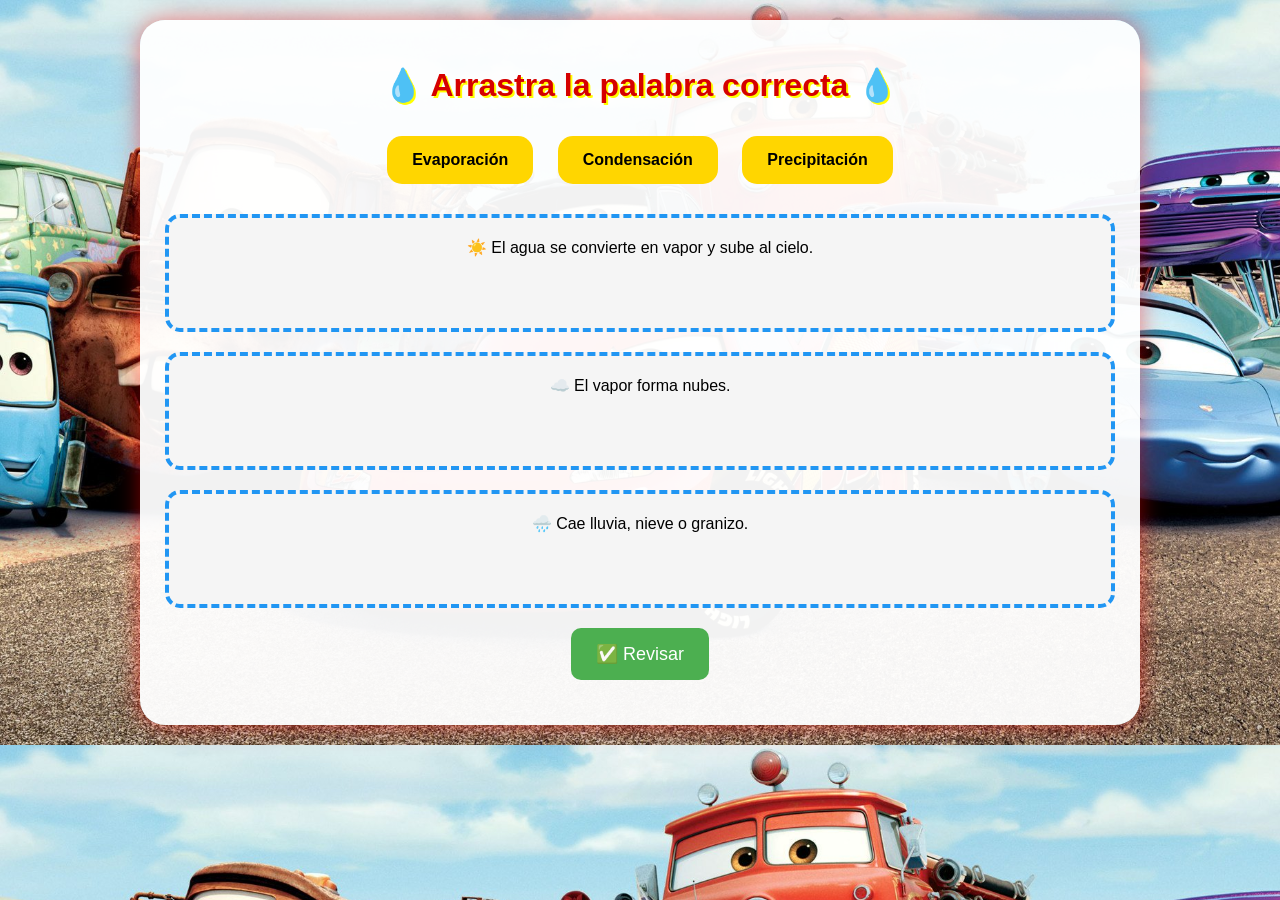
==== arrastre.html @ ead315ba "Add files via upload" ====
<!DOCTYPE html>
<html lang="es">
<head>
<meta charset="UTF-8">
<meta name="viewport" content="width=device-width, initial-scale=1.0">
<title>Juego de Arrastre</title>

<style>

body{
    font-family:Arial,sans-serif;
    background:linear-gradient(to right,#a72727,#4d1414);
    text-align:center;
    margin:0;
    padding:20px;
}

.contenedor{
    max-width:900px;
    margin:auto;
    background:white;
    padding:25px;
    border-radius:20px;
    box-shadow:0 0 15px rgba(0,0,0,.2);
}

h1{
    color:#da1c03b4;
}

.palabras{
    margin:20px 0;
}

.palabra{
    display:inline-block;
    padding:12px 20px;
    margin:10px;
    background:#ffeb3b;
    border-radius:10px;
    font-weight:bold;
    cursor:grab;
}

.zona{
    border:3px dashed #ff0000;
    background:#f5f5f5;
    min-height:60px;
    padding:15px;
    margin:15px 0;
    border-radius:10px;
}

.correcta{
    background:#a5d6a7;
}

button{
    padding:15px 25px;
    border:none;
    border-radius:10px;
    background:#4caf50;
    color:white;
    font-size:18px;
    cursor:pointer;
}

#resultado{
    font-size:24px;
    font-weight:bold;
    margin-top:20px;
}

body{
    font-family:Arial,sans-serif;
    text-align:center;
    margin:0;
    padding:20px;
    background-image:url("img/fondo juego.jpg");
    background-size:cover;
    background-position:center;
}

.contenedor{
    max-width:950px;
    margin:auto;
    background:rgba(255,255,255,0.95);
    padding:25px;
    border-radius:25px;
    box-shadow:0 0 25px rgba(255,0,0,0.5);
}

h1{
    color:#d50000;
    text-shadow:2px 2px yellow;
}

.palabra{
    display:inline-block;
    padding:15px 25px;
    margin:10px;
    background:#ffd600;
    border-radius:15px;
    font-weight:bold;
    cursor:grab;
    transition:0.3s;
}

.palabra:hover{
    transform:scale(1.1);
}

.zona{
    border:4px dashed #2196f3;
    min-height:70px;
    padding:20px;
    margin:20px 0;
    border-radius:15px;
    background:#f5f5f5;
    transition:0.3s;
}

.zona:hover{
    background:#e3f2fd;
}

.correcta{
    background:#81c784 !important;
    animation:brillo 0.5s infinite alternate;
}

@keyframes brillo{
    from{transform:scale(1);}
    to{transform:scale(1.03);}
}

#resultado{
    font-size:28px;
    margin-top:20px;
    color:#d50000;
    font-weight:bold;
}


</style>
</head>
<body>

<div class="contenedor">

<h1>💧 Arrastra la palabra correcta 💧</h1>

<div class="palabras">

<div class="palabra" draggable="true" id="evaporacion">
Evaporación
</div>

<div class="palabra" draggable="true" id="condensacion">
Condensación
</div>

<div class="palabra" draggable="true" id="precipitacion">
Precipitación
</div>

</div>

<div class="zona" data-correcta="evaporacion">
☀️ El agua se convierte en vapor y sube al cielo.
</div>

<div class="zona" data-correcta="condensacion">
☁️ El vapor forma nubes.
</div>

<div class="zona" data-correcta="precipitacion">
🌧️ Cae lluvia, nieve o granizo.
</div>

<button onclick="revisar()">
✅ Revisar
</button>

<div id="resultado"></div>

</div>

<script>

const palabras =
document.querySelectorAll(".palabra");

const zonas =
document.querySelectorAll(".zona");

palabras.forEach(palabra=>{

    palabra.addEventListener("dragstart",e=>{
        e.dataTransfer.setData("text",palabra.id);
    });

});

zonas.forEach(zona=>{

    zona.addEventListener("dragover",e=>{
        e.preventDefault();
    });

    zona.addEventListener("drop",e=>{

        e.preventDefault();

        const dato =
        e.dataTransfer.getData("text");

        zona.dataset.usuario = dato;

        zona.innerHTML +=
        "<br><b>" +
        document.getElementById(dato).textContent +
        "</b>";

    });

});


function revisar(){

    let puntos = 0;

    zonas.forEach(zona=>{

        if(
            zona.dataset.usuario ===
            zona.dataset.correcta
        ){
            puntos++;
            zona.classList.add("correcta");
        }

    });

    document.getElementById("resultado").innerHTML =
    "🏆 Puntos obtenidos: " + puntos + " / 3";

    let mensaje = "";

    if(puntos == 3){

        mensaje =
        "Excelente. Completaste el ciclo del agua correctamente.";

        document.getElementById("resultado").innerHTML +=
        "<br>🎉 ¡Eres un campeón del ciclo del agua! 🎉";

    }
    else if(puntos == 2){

        mensaje =
        "Muy bien. Acertaste dos respuestas.";

    }
    else{

        mensaje =
        "Sigue practicando. Puedes hacerlo mejor.";

    }

    const voz =
    new SpeechSynthesisUtterance(mensaje);

    voz.lang = "es-CL";
    voz.rate = 1;

    speechSynthesis.speak(voz);

}


</script>

</body>
</html>
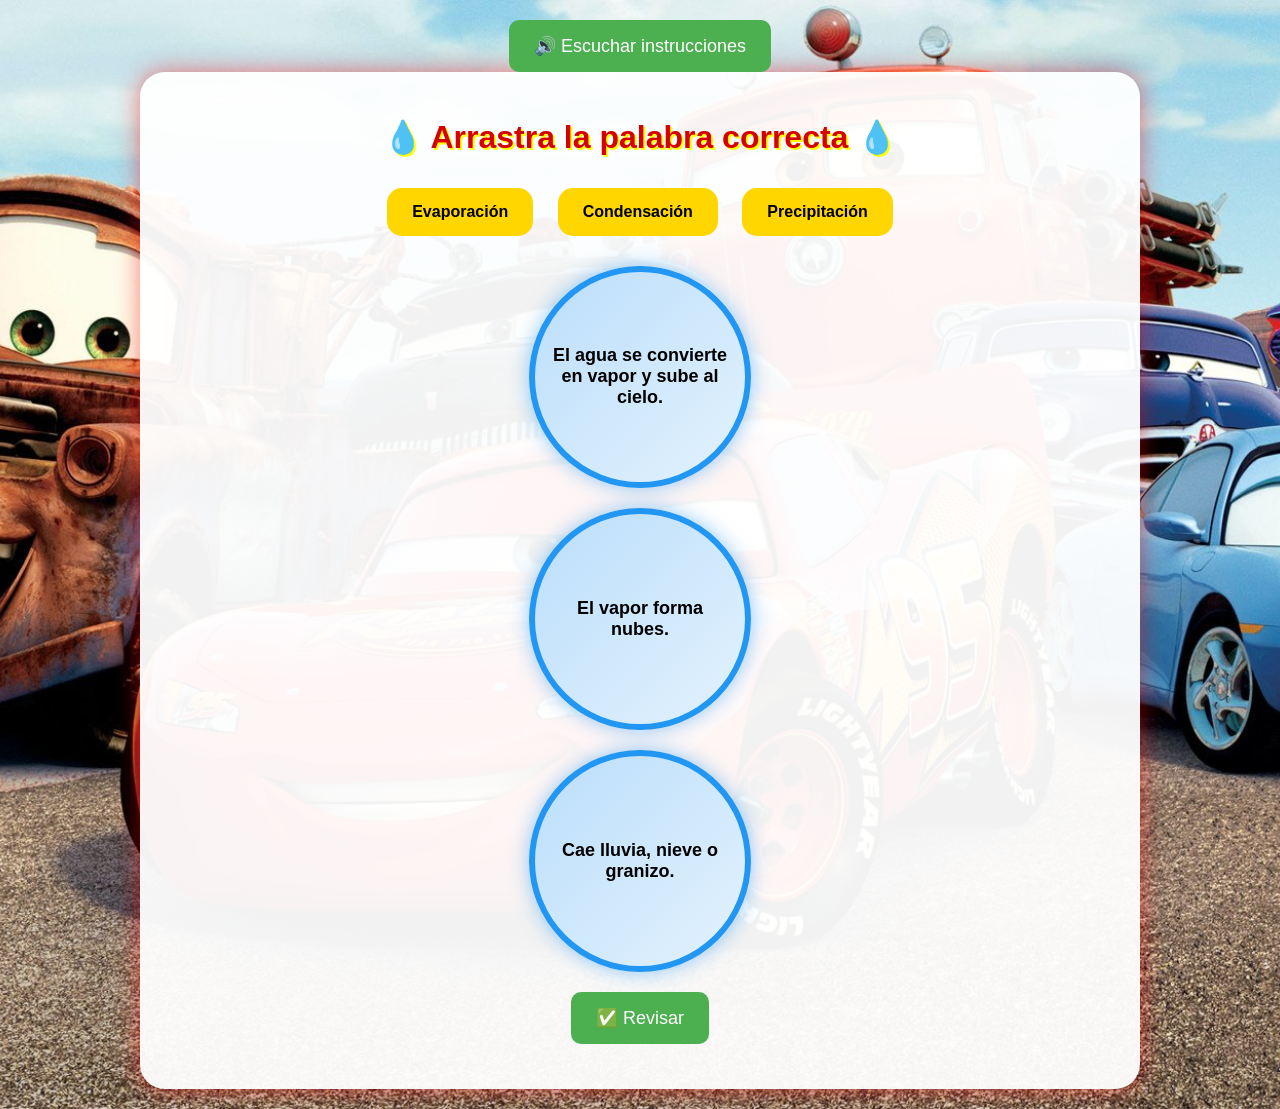
==== commit e3218663: "Add files via upload" ====
--- a/arrastre.html
+++ b/arrastre.html
@@ -5,6 +5,9 @@
 <meta charset="UTF-8">
 <meta name="viewport" content="width=device-width, initial-scale=1.0">
 <title>Juego de Arrastre</title>
+<button onclick="leerInstrucciones()">
+🔊 Escuchar instrucciones
+</button>
 
 <style>
 
@@ -112,13 +115,31 @@
 }
 
 .zona{
-    border:4px dashed #2196f3;
-    min-height:70px;
-    padding:20px;
-    margin:20px 0;
-    border-radius:15px;
-    background:#f5f5f5;
+    width:180px;
+    height:180px;
+    border-radius:50%;
+    border:6px solid #2196f3;
+    background:linear-gradient(135deg,#bbdefb,#e3f2fd);
+    display:flex;
+    justify-content:center;
+    align-items:center;
+    text-align:center;
+    margin:20px auto;
+    padding:15px;
+    font-weight:bold;
+    font-size:18px;
+    box-shadow:0 0 20px rgba(33,150,243,0.5);
     transition:0.3s;
+}
+.zona b{
+    display:block;
+    margin-top:10px;
+    color:#d50000;
+    font-size:22px;
+}
+.zona:hover{
+    transform:scale(1.08);
+    box-shadow:0 0 30px rgba(33,150,243,0.8);
 }
 
 .zona:hover{
@@ -168,15 +189,15 @@
 </div>
 
 <div class="zona" data-correcta="evaporacion">
-☀️ El agua se convierte en vapor y sube al cielo.
+El agua se convierte en vapor y sube al cielo.
 </div>
 
 <div class="zona" data-correcta="condensacion">
-☁️ El vapor forma nubes.
+El vapor forma nubes.
 </div>
 
 <div class="zona" data-correcta="precipitacion">
-🌧️ Cae lluvia, nieve o granizo.
+Cae lluvia, nieve o granizo.
 </div>
 
 <button onclick="revisar()">
@@ -188,6 +209,18 @@
 </div>
 
 <script>
+    function leerInstrucciones(){
+
+    speechSynthesis.cancel();
+
+    const voz =
+    new SpeechSynthesisUtterance(
+    "Arrastra la palabra correcta a cada círculo y luego presiona revisar."
+    );
+
+    voz.lang = "es-CL";
+    speechSynthesis.speak(voz);
+}
 
 const palabras =
 document.querySelectorAll(".palabra");
@@ -205,6 +238,8 @@
 
 zonas.forEach(zona=>{
 
+    const textoOriginal = zona.innerHTML;
+
     zona.addEventListener("dragover",e=>{
         e.preventDefault();
     });
@@ -218,8 +253,10 @@
 
         zona.dataset.usuario = dato;
 
-        zona.innerHTML +=
-        "<br><b>" +
+        // Reemplaza el contenido anterior
+        zona.innerHTML =
+        textoOriginal +
+        "<br><br><b>" +
         document.getElementById(dato).textContent +
         "</b>";
 
@@ -231,58 +268,72 @@
 function revisar(){
 
     let puntos = 0;
+    let correctas = 0;
+    let incorrectas = 0;
 
     zonas.forEach(zona=>{
 
-        if(
-            zona.dataset.usuario ===
-            zona.dataset.correcta
-        ){
+        if(zona.dataset.usuario === zona.dataset.correcta){
             puntos++;
-            zona.classList.add("correcta");
+            correctas++;
+        }else{
+            incorrectas++;
         }
 
     });
 
-    document.getElementById("resultado").innerHTML =
-    "🏆 Puntos obtenidos: " + puntos + " / 3";
-
-    let mensaje = "";
-
-    if(puntos == 3){
-
-        mensaje =
-        "Excelente. Completaste el ciclo del agua correctamente.";
-
-        document.getElementById("resultado").innerHTML +=
-        "<br>🎉 ¡Eres un campeón del ciclo del agua! 🎉";
-
-    }
-    else if(puntos == 2){
-
-        mensaje =
-        "Muy bien. Acertaste dos respuestas.";
-
-    }
-    else{
-
-        mensaje =
-        "Sigue practicando. Puedes hacerlo mejor.";
-
-    }
+    localStorage.setItem("puntos", puntos);
+    localStorage.setItem("correctas", correctas);
+    localStorage.setItem("incorrectas", incorrectas);
+
+    window.location.href = "felicidades.html";
+
+}
+
+window.onload = function(){
+
+    const texto =
+    "Arrastra la palabra correcta. " +
+    "El agua se convierte en vapor y sube al cielo. " +
+    "El vapor forma nubes. " +
+    "Cae lluvia, nieve o granizo. " +
+    "Luego presiona el botón revisar.";
 
     const voz =
-    new SpeechSynthesisUtterance(mensaje);
+    new SpeechSynthesisUtterance(texto);
 
     voz.lang = "es-CL";
-    voz.rate = 1;
+    voz.rate = 0.9;
 
     speechSynthesis.speak(voz);
 
-}
-
+};
+
+zonas.forEach(zona=>{
+
+    zona.addEventListener("click",()=>{
+
+        speechSynthesis.cancel();
+
+        let texto =
+        zona.textContent
+        .replace(/[\u{1F300}-\u{1FAFF}]/gu,"")
+        .trim();
+
+        const voz =
+        new SpeechSynthesisUtterance(texto);
+
+        voz.lang = "es-CL";
+        voz.rate = 0.9;
+
+        speechSynthesis.speak(voz);
+
+    });
+
+});
 
 </script>
+
 
 </body>
 </html>
